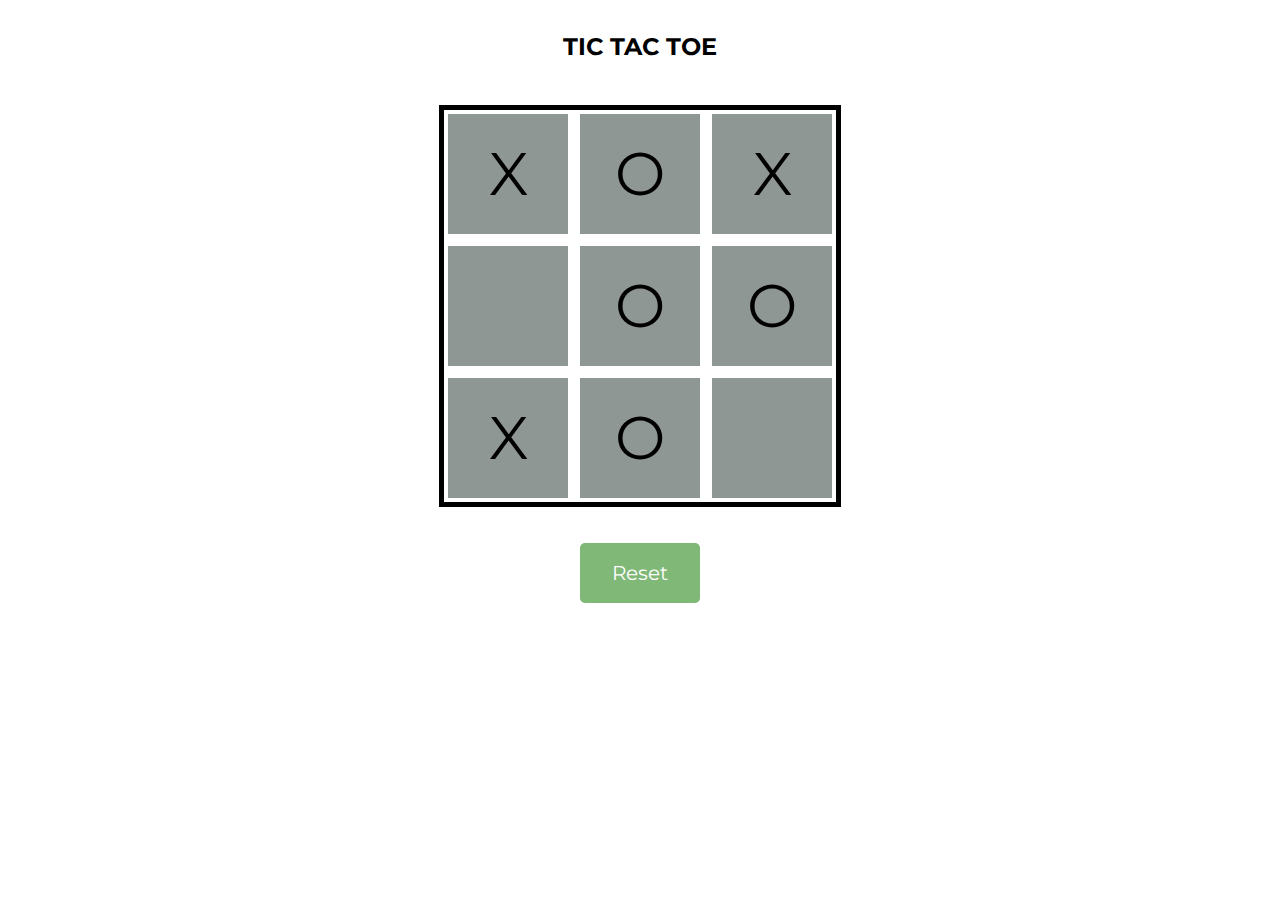
==== index.html @ 4aebe418 "basic html template done" ====
<!DOCTYPE html>
<html lang="en">
<head>
    <meta charset="UTF-8">
    <meta name="viewport" content="width=device-width, initial-scale=1.0">
    <title>XnO Arena</title>
    <link rel="stylesheet" href="index.css">
    <link rel="preconnect" href="https://fonts.googleapis.com">
    <link rel="preconnect" href="https://fonts.gstatic.com" crossorigin>
    <link href="https://fonts.googleapis.com/css2?family=Montserrat:ital,wght@0,100..900;1,100..900&display=swap" rel="stylesheet">
</head>
<body>
    <h2 class="main-heading">TIC TAC TOE</h2>
    <div class="center-grid">
        <div class="game-grid">
            <div class="grid-item">X</div>
            <div class="grid-item">O</div>
            <div class="grid-item">X</div>
            <div class="grid-item"></div>
            <div class="grid-item">O</div>
            <div class="grid-item">O</div>
            <div class="grid-item">X</div>
            <div class="grid-item">O</div>
            <div class="grid-item"></div>
        </div>
    </div>
    <div class="bottom-section">
        <button class="reset-btn">Reset</button>
    </div>
</body>
</html>
---- index.css ----
*{
    margin: 0;
    padding: 0;
    box-sizing: border-box;
    font-family: "Montserrat", sans-serif;
}

.main-heading{
    text-align: center;
    margin: 32px 0;
}

.center-grid{
    display: flex;
    justify-content: center; 
    /* centers horizontally */
    margin: 24px;
}

.game-grid{
    margin: 12px;
    display: grid;
    grid-template-columns: repeat(3, 120px);
    gap: 12px;
    border: black solid 5px;
    padding: 4px;
}

.grid-item{
    background-color: #8f9794;
    height: 120px;
    width: 120px;
    text-align: center;
    line-height: 120px;
    font-size: 60px;
    transition: background-color 0.3s ease;
}

.grid-item:hover{
    background-color: rgb(240, 246, 62);
}

.bottom-section{
    display: flex;
    justify-content: center;
}

.reset-btn{
    height: 60px;
    width: 120px;
    border: none;
    border-radius: 5px;
    background-color: #7fb877; 
    color: white;
    font-size: 20px;
    cursor: pointer;
    transition: background-color 0.3s ease, transform 0.3s ease;
}

.reset-btn:hover{
    background-color: #86cf7c;
    transform: scale(1.05);
}
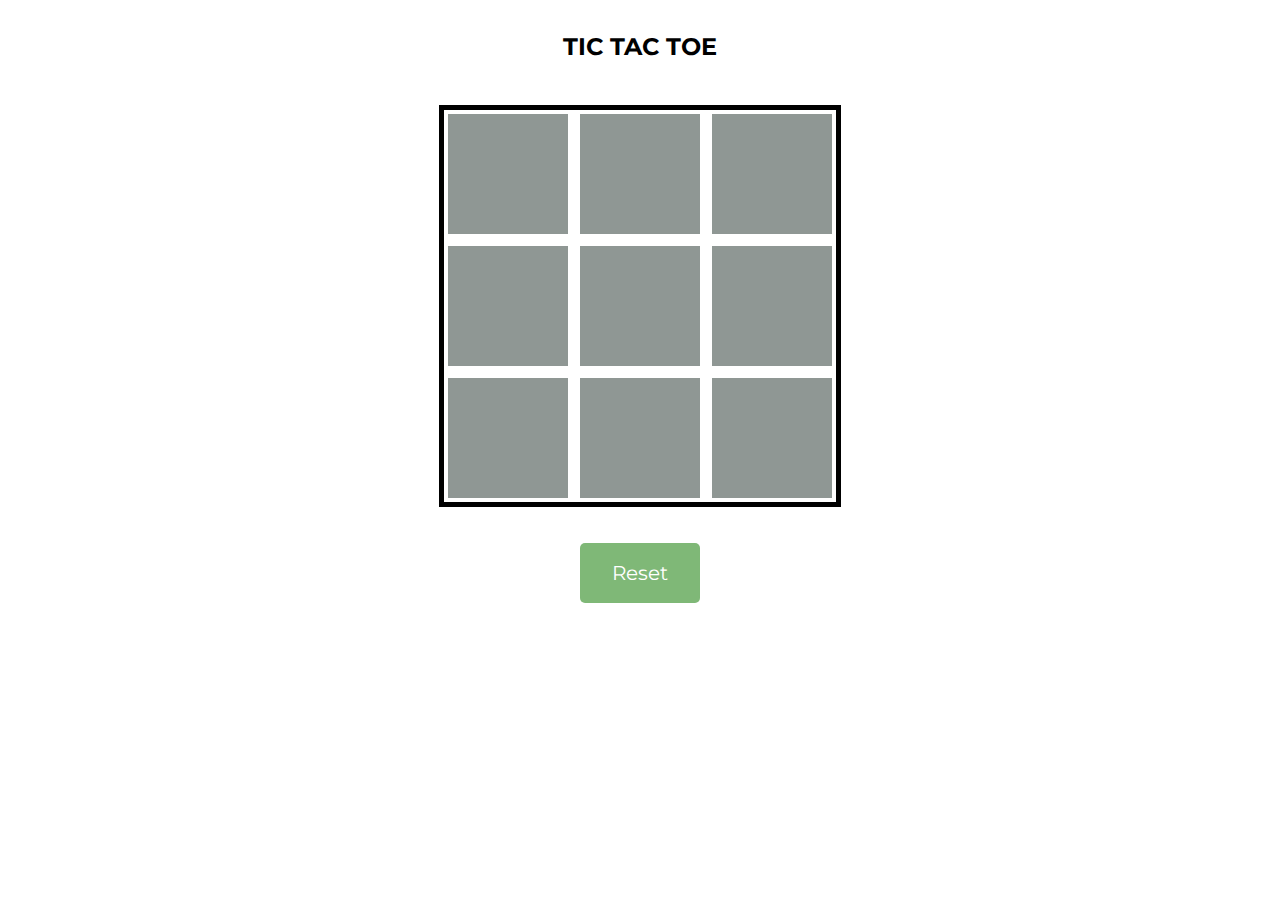
==== commit 5b74ef4c: "can add XnO's now , reset btn works" ====
--- a/index.html
+++ b/index.html
@@ -13,19 +13,20 @@
     <h2 class="main-heading">TIC TAC TOE</h2>
     <div class="center-grid">
         <div class="game-grid">
-            <div class="grid-item">X</div>
-            <div class="grid-item">O</div>
-            <div class="grid-item">X</div>
-            <div class="grid-item"></div>
-            <div class="grid-item">O</div>
-            <div class="grid-item">O</div>
-            <div class="grid-item">X</div>
-            <div class="grid-item">O</div>
-            <div class="grid-item"></div>
+            <div id="div1" class="grid-item"></div>
+            <div id="div2" class="grid-item"></div>
+            <div id="div3" class="grid-item"></div>
+            <div id="div4" class="grid-item"></div>
+            <div id="div5" class="grid-item"></div>
+            <div id="div6" class="grid-item"></div>
+            <div id="div7" class="grid-item"></div>
+            <div id="div8" class="grid-item"></div>
+            <div id="div9" class="grid-item"></div>
         </div>
     </div>
     <div class="bottom-section">
-        <button class="reset-btn">Reset</button>
+        <button id="reset-btn" class="reset-btn">Reset</button>
     </div>
+    <script src="index.js"></script>
 </body>
 </html>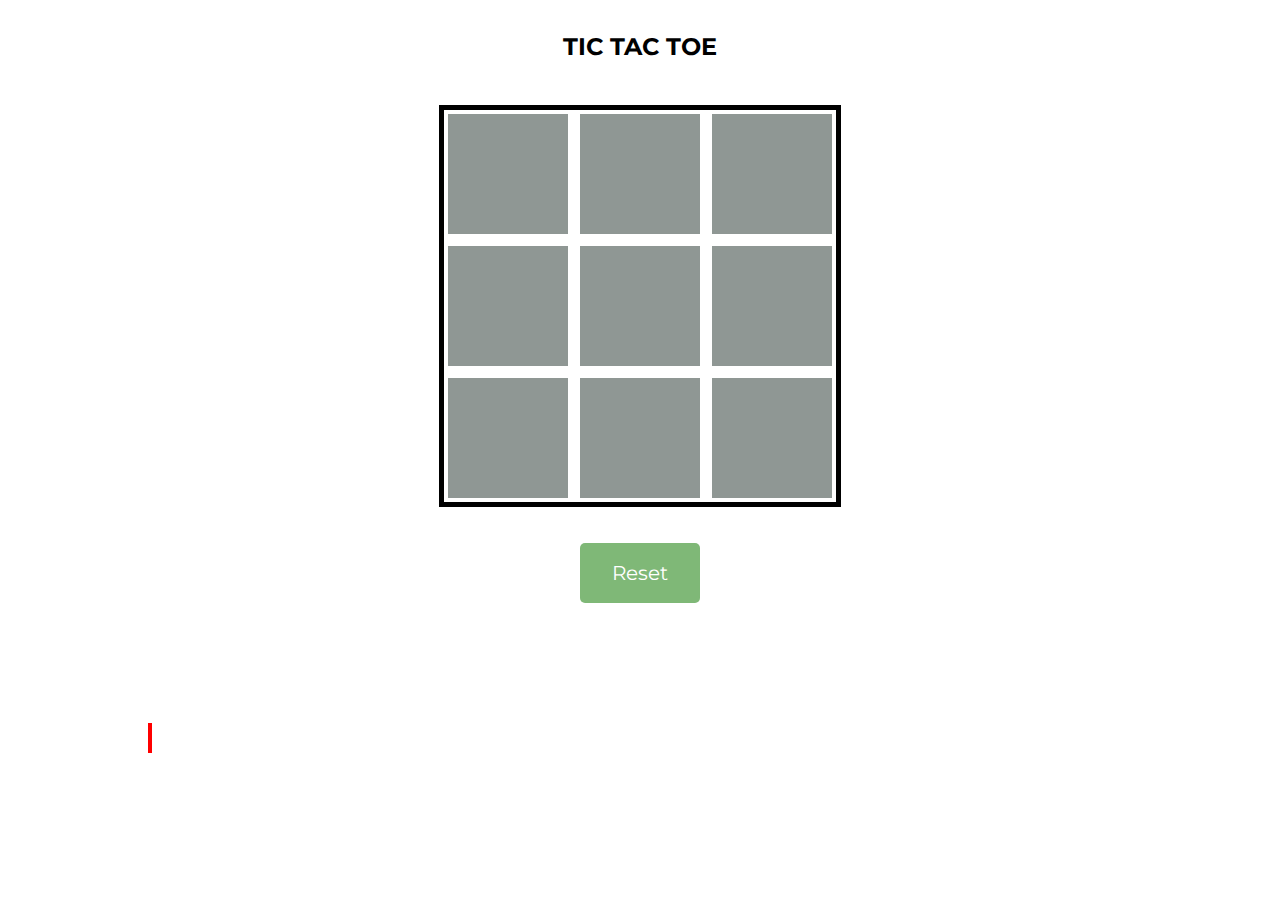
==== commit e7a1a52c: "help :/" ====
--- a/index.html
+++ b/index.html
@@ -12,7 +12,7 @@
 <body>
     <h2 class="main-heading">TIC TAC TOE</h2>
     <div class="center-grid">
-        <div class="game-grid">
+        <div id="game-grid" class="game-grid">
             <div id="div1" class="grid-item"></div>
             <div id="div2" class="grid-item"></div>
             <div id="div3" class="grid-item"></div>
@@ -21,12 +21,16 @@
             <div id="div6" class="grid-item"></div>
             <div id="div7" class="grid-item"></div>
             <div id="div8" class="grid-item"></div>
-            <div id="div9" class="grid-item"></div>
+            <div id="div9" class="grid-item"></div>      
         </div>
+        
     </div>
     <div class="bottom-section">
         <button id="reset-btn" class="reset-btn">Reset</button>
     </div>
+    <svg id="svg-box">
+        <line x1="150" y1="120" x2="150" y2="180" stroke="red" stroke-width="4"></line>
+    </svg>
     <script src="index.js"></script>
 </body>
 </html>--- a/index.css
+++ b/index.css
@@ -28,6 +28,7 @@
 
 .grid-item{
     background-color: #8f9794;
+    cursor: pointer;
     height: 120px;
     width: 120px;
     text-align: center;
@@ -60,4 +61,8 @@
 .reset-btn:hover{
     background-color: #86cf7c;
     transform: scale(1.05);
+}
+
+.svg-box{
+    position: absolute;
 }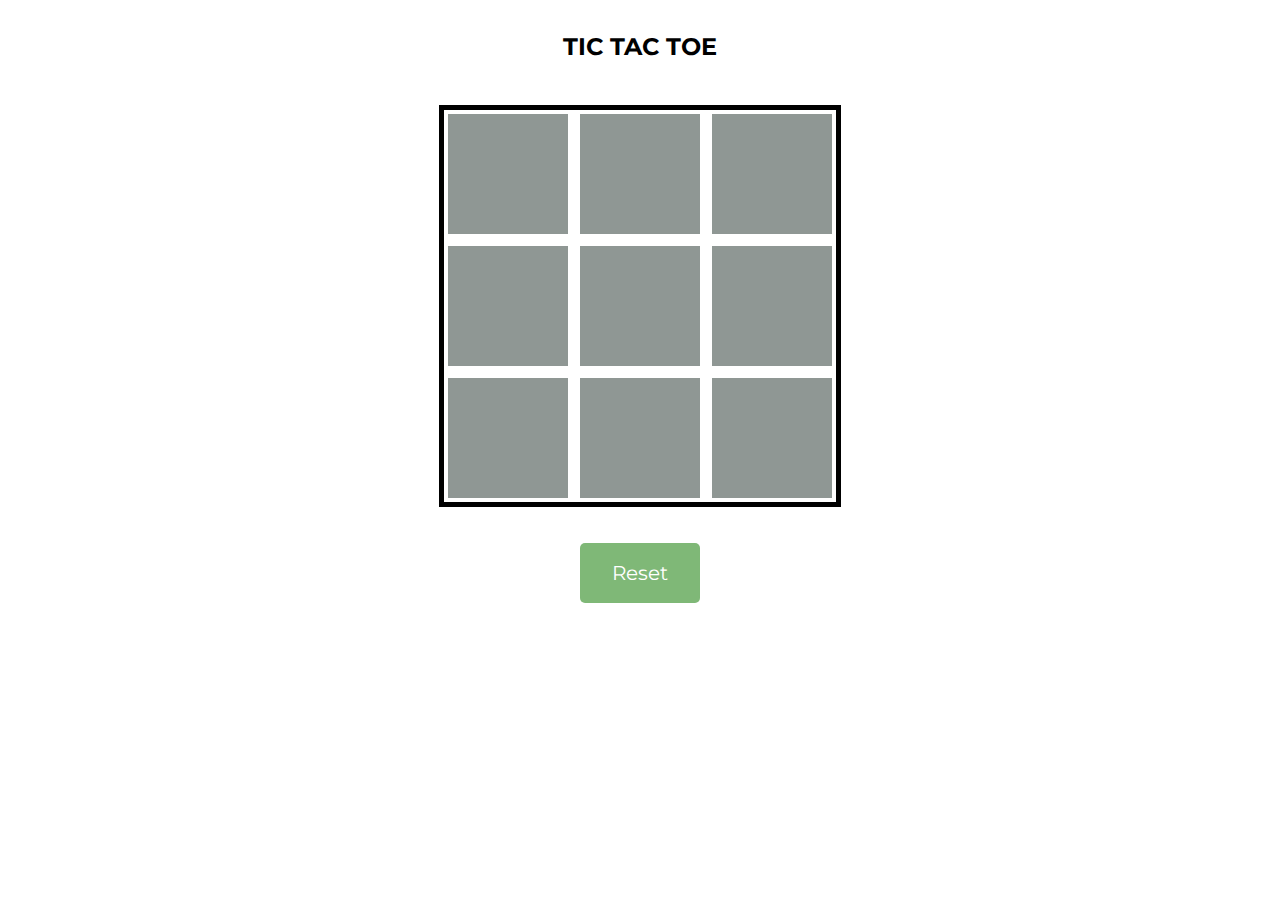
==== commit 1e82c526: "lines" ====
--- a/index.html
+++ b/index.html
@@ -21,16 +21,25 @@
             <div id="div6" class="grid-item"></div>
             <div id="div7" class="grid-item"></div>
             <div id="div8" class="grid-item"></div>
-            <div id="div9" class="grid-item"></div>      
+            <div id="div9" class="grid-item"></div>
+            <!-- row lines -->
+            <div id="row-0" class="horizontal-line hz-line-0 hide"></div>
+            <div id="row-1" class="horizontal-line hz-line-1 hide"></div>
+            <div id="row-2" class="horizontal-line hz-line-2 hide"></div>
+            <!-- colum lines -->
+            <div id="col-0" class="vertical-line vt-line-0 hide"></div>  
+            <div id="col-1" class="vertical-line vt-line-1 hide"></div>  
+            <div id="col-2" class="vertical-line vt-line-2 hide"></div>
+            <!-- diagonal lines   -->
+            <div id="dg-0" class="diagonal-line dg-line-0 hide"></div>  
+            <div id="dg-1" class="diagonal-line dg-line-1 hide"></div>  
+            
         </div>
         
     </div>
     <div class="bottom-section">
         <button id="reset-btn" class="reset-btn">Reset</button>
     </div>
-    <svg id="svg-box">
-        <line x1="150" y1="120" x2="150" y2="180" stroke="red" stroke-width="4"></line>
-    </svg>
     <script src="index.js"></script>
 </body>
 </html>--- a/index.css
+++ b/index.css
@@ -1,3 +1,8 @@
+:root{
+    --line-color: #d5431a;
+}
+
+
 *{
     margin: 0;
     padding: 0;
@@ -24,6 +29,7 @@
     gap: 12px;
     border: black solid 5px;
     padding: 4px;
+    position: relative;
 }
 
 .grid-item{
@@ -63,6 +69,66 @@
     transform: scale(1.05);
 }
 
-.svg-box{
+.horizontal-line{
     position: absolute;
-}+    left: 4px;
+    width: 98%;
+    height: 2px;
+    background-color: var(--line-color);
+    transform: translateY(-50%);
+}
+
+.hz-line-0 {
+    top: 15%;
+}
+.hz-line-1{
+    top: 50%;
+}
+.hz-line-2{
+    top: 84%;
+}
+
+.vertical-line {
+    position: absolute;
+    top: 4px;
+    width: 2px;
+    height: 98%;
+    background-color: var(--line-color);
+    transform: translateX(-50%);
+}
+
+.vt-line-0{
+    left: 16%;
+}
+
+.vt-line-1{
+    left: 50%;
+}
+
+.vt-line-2{
+    left: 84%;
+}
+
+.diagonal-line{
+    position: absolute;
+    background-color:  var(--line-color);
+}
+
+.dg-line-0{
+    width: 137%;
+    height: 2px;
+    top: 68%;
+    transform: rotate(45deg) translateX(-104px);
+}
+
+.dg-line-1{
+    width: 137%;
+    height: 2px;
+    top: 31%;
+    transform: rotate(135deg) translateX(103px);
+}
+
+.hide{
+    display: none;
+}
+
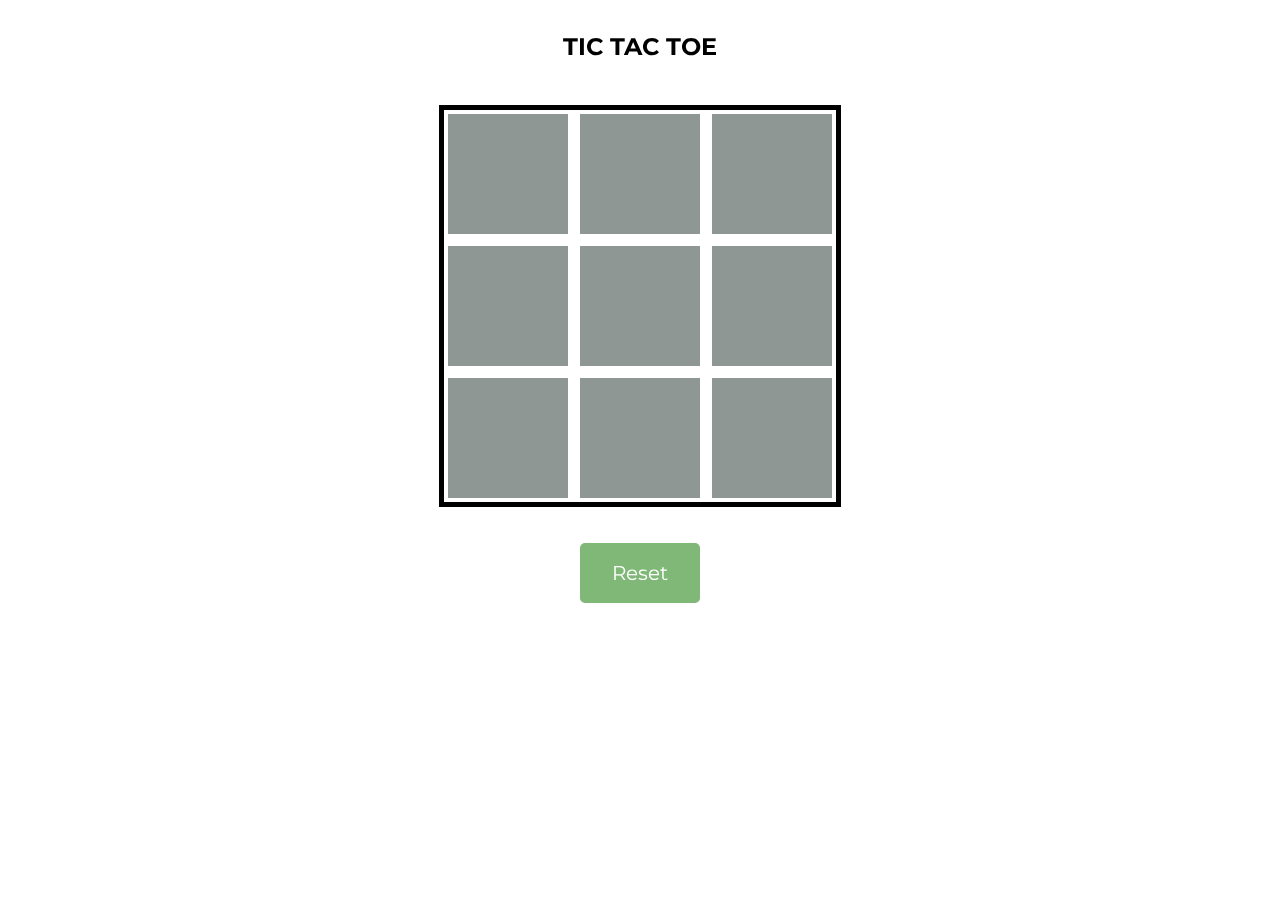
==== commit 1bc7d713: "finally game part is over" ====
--- a/index.html
+++ b/index.html
@@ -10,6 +10,13 @@
     <link href="https://fonts.googleapis.com/css2?family=Montserrat:ital,wght@0,100..900;1,100..900&display=swap" rel="stylesheet">
 </head>
 <body>
+    <div id="pop-up" class="hide-pop-up">
+        <div id="pop-up-msg">
+            <p id="pop-up-msg-p" >X won</p>
+            <button id="pop-up-btn">Close</button>
+        </div>
+        
+    </div>
     <h2 class="main-heading">TIC TAC TOE</h2>
     <div class="center-grid">
         <div id="game-grid" class="game-grid">
@@ -40,6 +47,7 @@
     <div class="bottom-section">
         <button id="reset-btn" class="reset-btn">Reset</button>
     </div>
+    
     <script src="index.js"></script>
 </body>
 </html>--- a/index.css
+++ b/index.css
@@ -132,3 +132,54 @@
     display: none;
 }
 
+#pop-up{
+    position: fixed;
+    height: 100vh;
+    width: 100vw;
+    background-color: rgba(255, 255, 255, 0.5);
+    top: 0px;
+    display: flex;
+    justify-content: center;
+    padding-top: 154px;
+}
+
+.hide-pop-up{
+    z-index: -100;
+    opacity: 0;
+}
+
+.show-pop-up{
+    z-index: 100;
+    opacity: 1;
+}
+
+#pop-up-msg{
+    background-color: #00000070;
+    color: aliceblue;
+    height: 300px;
+    width: 560px;
+    text-align: center;
+    padding: 84px;
+}
+
+#pop-up-msg>p{
+    margin-bottom: 20px;
+    font-size: 56px;
+}
+
+#pop-up-msg>button{
+    height: 60px;
+    width: 120px;
+    border: none;
+    border-radius: 5px;
+    background-color: #7fb877; 
+    color: white;
+    font-size: 20px;
+    cursor: pointer;
+    transition: background-color 0.3s ease, transform 0.3s ease;
+}
+
+#pop-up-msg>button:hover{
+    background-color: #86cf7c;
+    transform: scale(1.05);
+}
